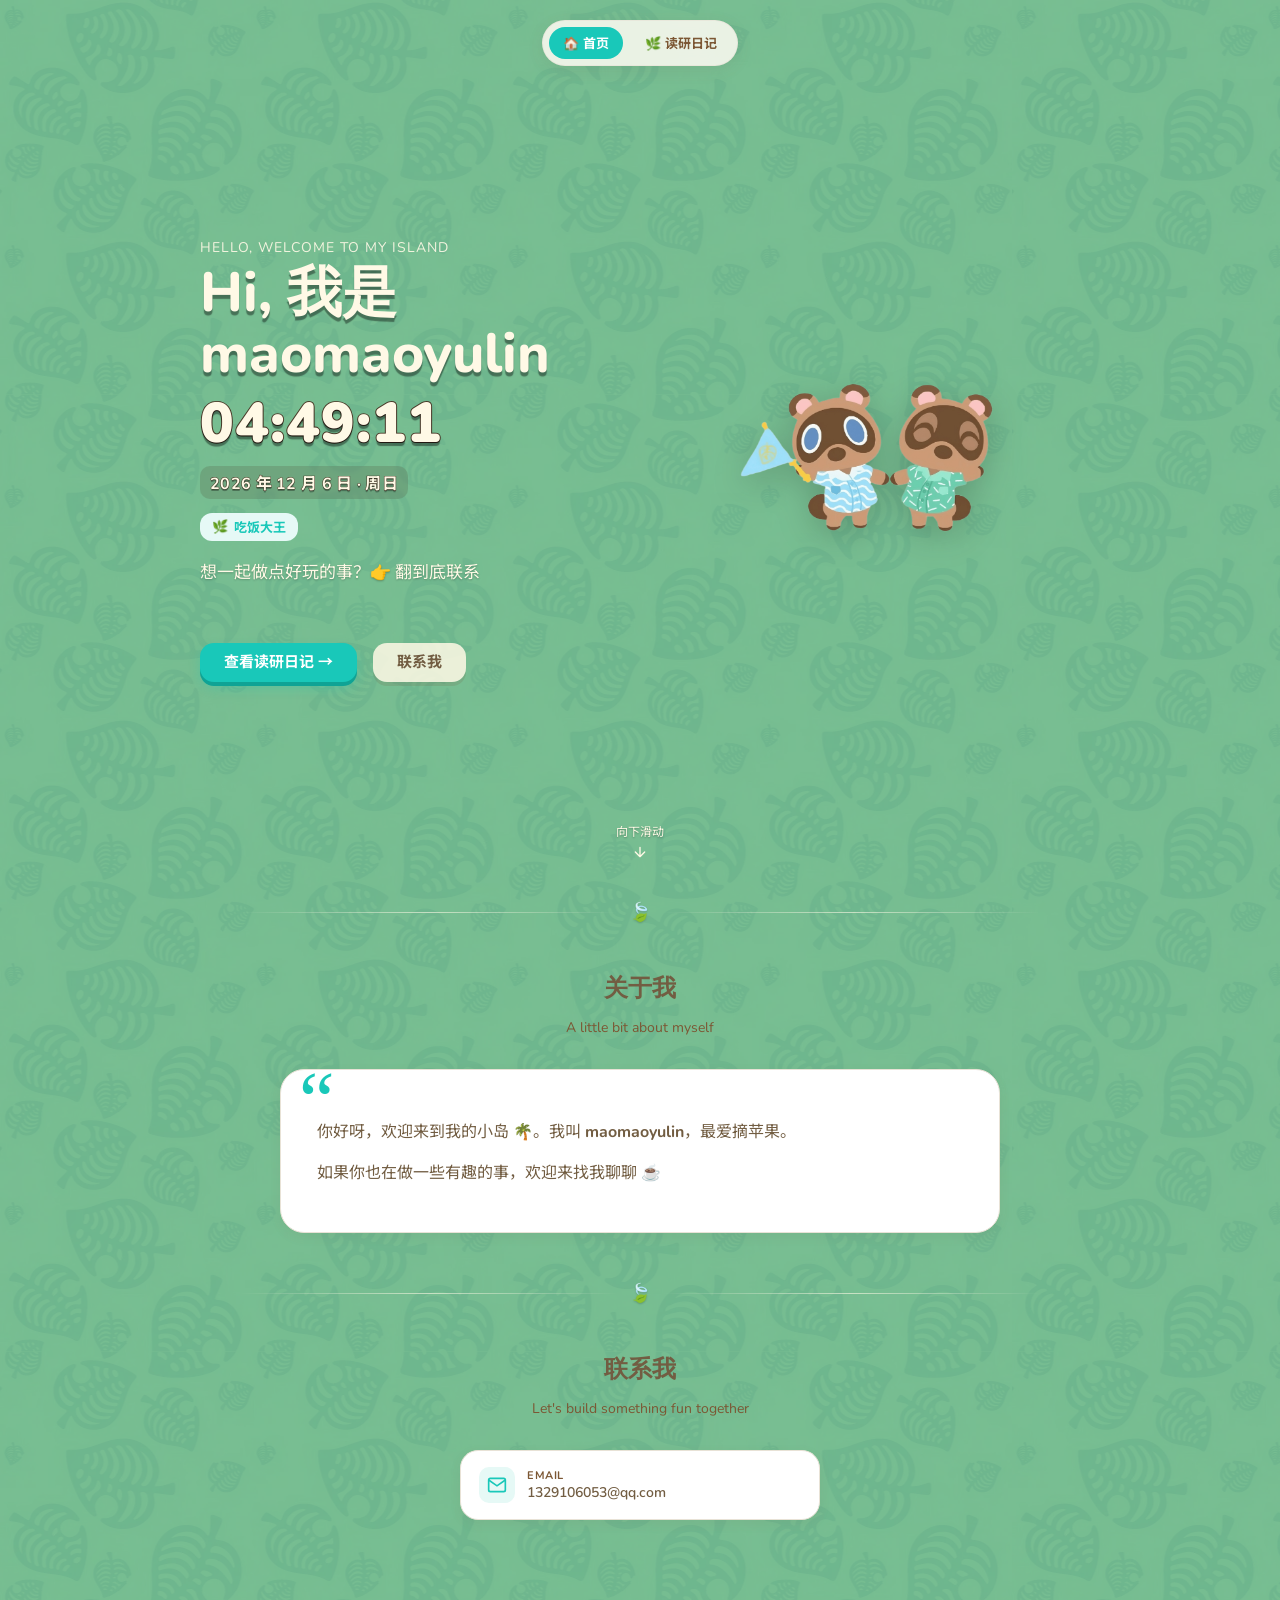
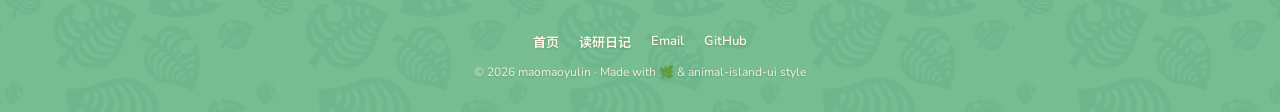
==== index.html @ 5ad255e9 "feat: 动森风个人站 — 首页 + 读研日记 - index.html: Hero + 实时时间/日期（描边字样式） - diary.html: 读研日记列表（localStorage 存储） -" ====
<!doctype html>
<html lang="zh-CN">
<head>
    <meta charset="UTF-8" />
    <meta name="viewport" content="width=device-width, initial-scale=1.0" />
    <link rel="icon" href="./assets/favicon.ico" />
    <title>Hi, 我是maomaoyulin</title>

    <!-- Fonts: 与原项目保持一致 -->
    <link rel="preconnect" href="https://fonts.googleapis.com" />
    <link rel="preconnect" href="https://fonts.gstatic.com" crossorigin />
    <link
        href="https://fonts.googleapis.com/css2?family=Nunito:wght@500;700;800;900&family=Noto+Sans+SC:wght@400;500;700&display=swap"
        rel="stylesheet"
    />

    <style>
        /* ============================================
           Design Tokens (与 animal-island-ui 对齐)
           ============================================ */
        :root {
            --animal-primary: #19c8b9;
            --animal-text: #725d42;
            --animal-text-soft: #7c5734;
            --animal-cream: #fff9e6;
            --animal-bg-soft: #faf8f3;
            --animal-border: #e8e2d6;
            --animal-card: #fff;
            --animal-shadow: 0 4px 12px rgba(114, 93, 66, 0.08);
            --animal-shadow-hover: 0 8px 24px rgba(114, 93, 66, 0.15);
            --animal-radius: 18px;
            --animal-radius-lg: 24px;
        }

        * { box-sizing: border-box; }

        html, body {
            margin: 0;
            padding: 0;
            width: 100%;
            min-height: 100vh;
        }

        body {
            font-family: "Nunito", "Noto Sans SC", "Zen Maru Gothic",
                -apple-system, "PingFang SC", "Hiragino Sans GB",
                "Microsoft YaHei", sans-serif;
            color: var(--animal-text);
            background: url("./assets/home_bg.webp") 0 0 / auto repeat, #7DC395;
            animation: bgScroll 80s linear infinite;
            overflow-x: hidden;
        }

        @keyframes bgScroll {
            0%   { background-position: 100% 0%; }
            100% { background-position: 0% 100%; }
        }

        *::-webkit-scrollbar { display: none; }
        html { scrollbar-width: none; }

        a { color: inherit; text-decoration: none; }

        /* ============================================
           Layout
           ============================================ */
        .page {
            width: 100%;
            min-height: 100vh;
            overflow-y: auto;
            overflow-x: hidden;
        }

        .section {
            padding: 48px 40px;
            max-width: 960px;
            margin: 0 auto;
        }

        .section-title {
            font-family: "Nunito", "Zen Maru Gothic", sans-serif;
            font-size: 24px;
            font-weight: 700;
            color: var(--animal-text);
            margin: 0 0 8px;
            text-align: center;
        }

        .section-desc {
            font-size: 14px;
            color: var(--animal-text-soft);
            text-align: center;
            margin-bottom: 32px;
        }

        /* ============================================
           Hero
           ============================================ */
        .hero {
            display: flex;
            flex-direction: column;
            align-items: center;
            justify-content: center;
            min-height: 100vh;
            padding: 60px 40px 40px;
            position: relative;
        }

        .hero-content {
            display: grid;
            grid-template-columns: 1fr 1fr;
            gap: 100px;
            align-items: center;
            max-width: 880px;
            width: 100%;
        }

        .hero-text { text-align: left; }

        .hero-greeting {
            font-size: 14px;
            color: var(--animal-cream);
            opacity: 0.9;
            letter-spacing: 1px;
            margin-bottom: 6px;
        }

        .hero-title {
            font-family: "Nunito", "Zen Maru Gothic", sans-serif;
            font-size: 55px;
            font-weight: 800;
            line-height: 1.1;
            color: #fff9e6;
            text-shadow: 0 4px 1px rgba(0, 0, 0, 0.4);
            margin: 0 0 12px;
        }

        /* ============================================
           Live Clock (描边字样式 — 模仿 maomaoyulin 视觉)
           ============================================ */
        .clock-row {
            display: flex;
            align-items: baseline;
            gap: 14px;
            margin: 4px 0 14px;
            flex-wrap: wrap;
        }
        .clock-time {
            font-family: "Nunito", "Zen Maru Gothic", sans-serif;
            font-size: 56px;
            font-weight: 900;
            line-height: 1;
            color: #fff9e6;
            -webkit-text-stroke: 2px #4a3a28;
            paint-order: stroke fill;
            text-shadow:
                0 4px 1px rgba(0, 0, 0, 0.4),
                0 1px 0 rgba(0, 0, 0, 0.25);
            letter-spacing: 1px;
            font-variant-numeric: tabular-nums;
        }
        .clock-date {
            font-family: "Nunito", "Noto Sans SC", sans-serif;
            font-size: 16px;
            font-weight: 700;
            color: #fff9e6;
            -webkit-text-stroke: 1px #4a3a28;
            paint-order: stroke fill;
            text-shadow: 0 2px 0 rgba(0, 0, 0, 0.3);
            letter-spacing: 0.3px;
            padding: 4px 10px;
            background: rgba(74, 58, 40, 0.18);
            border-radius: 10px;
            backdrop-filter: blur(2px);
        }
        /* 冒号常亮，静态 */

        .hero-role {
            display: inline-flex;
            align-items: center;
            gap: 6px;
            font-size: 13px;
            font-weight: 700;
            padding: 4px 12px;
            border-radius: 12px;
            background: #e6f9f6;
            color: #19c8b9;
            margin-bottom: 18px;
        }

        .hero-subtitle {
            font-size: 17px;
            color: #fff9e6;
            line-height: 1.7;
            margin: 0 0 28px;
            max-width: 520px;
            min-height: 56px;
            text-shadow: 0 1px 2px rgba(0, 0, 0, 0.25);
        }

        .hero-actions {
            display: flex;
            gap: 16px;
            align-items: center;
        }

        .hero-avatar {
            text-align: center;
            position: relative;
        }

        .hero-avatar img {
            width: 320px;
            height: 200px;
            filter: drop-shadow(0 8px 16px rgba(0, 0, 0, 0.18));
            animation: floaty 4s ease-in-out infinite;
        }

        @keyframes floaty {
            0%, 100% { transform: translateY(0); }
            50%      { transform: translateY(-10px); }
        }

        /* ============================================
           Buttons
           ============================================ */
        .btn {
            display: inline-flex;
            align-items: center;
            justify-content: center;
            gap: 6px;
            font-family: inherit;
            font-weight: 700;
            font-size: 15px;
            line-height: 1;
            padding: 12px 24px;
            border-radius: 14px;
            border: none;
            cursor: pointer;
            transition: transform 0.15s ease, box-shadow 0.2s ease,
                background 0.2s ease;
            user-select: none;
        }

        .btn-primary {
            background: var(--animal-primary);
            color: #fff;
            box-shadow: 0 4px 0 #0fa395, 0 6px 12px rgba(25, 200, 185, 0.3);
        }
        .btn-primary:hover {
            transform: translateY(-2px);
            box-shadow: 0 6px 0 #0fa395, 0 10px 20px rgba(25, 200, 185, 0.35);
        }
        .btn-primary:active {
            transform: translateY(2px);
            box-shadow: 0 2px 0 #0fa395, 0 3px 6px rgba(25, 200, 185, 0.3);
        }

        .btn-ghost {
            background: rgba(255, 249, 230, 0.85);
            color: var(--animal-text);
            box-shadow: 0 4px 0 rgba(114, 93, 66, 0.18);
        }
        .btn-ghost:hover {
            transform: translateY(-2px);
            background: #fff;
            box-shadow: 0 6px 0 rgba(114, 93, 66, 0.2);
        }
        .btn-ghost:active {
            transform: translateY(2px);
            box-shadow: 0 2px 0 rgba(114, 93, 66, 0.18);
        }

        /* ============================================
           Scroll Hint
           ============================================ */
        .scroll-hint {
            position: absolute;
            bottom: 40px;
            left: 50%;
            transform: translateX(-50%);
            display: flex;
            flex-direction: column;
            align-items: center;
            gap: 4px;
            cursor: pointer;
            animation: bounce 2s ease-in-out infinite;
        }

        .scroll-hint span {
            color: #fff9e6;
            font-size: 12px;
            text-shadow: 0 1px 2px rgba(0, 0, 0, 0.3);
        }

        @keyframes bounce {
            0%, 100% { transform: translateX(-50%) translateY(0);   opacity: 1; }
            50%      { transform: translateX(-50%) translateY(-8px); opacity: 0.7; }
        }

        /* ============================================
           Cards (用于技能/关于我)
           ============================================ */
        .feature-grid {
            display: grid;
            grid-template-columns: repeat(auto-fit, minmax(200px, 1fr));
            gap: 16px;
        }

        .card {
            background: var(--animal-card);
            border: 1px solid var(--animal-border);
            border-radius: var(--animal-radius);
            padding: 24px 20px;
            text-align: center;
            box-shadow: var(--animal-shadow);
            transition: transform 0.3s ease, box-shadow 0.3s ease;
        }

        .card:hover {
            transform: translateY(-4px);
            box-shadow: var(--animal-shadow-hover);
        }

        .card img {
            width: 42px;
            height: 42px;
            transition: transform 0.3s ease;
        }

        .card:hover img {
            transform: scale(1.1) rotate(-4deg);
            animation: iconBounce 0.4s ease forwards;
        }

        @keyframes iconBounce {
            0%   { transform: scale(1)   rotate(0deg); }
            50%  { transform: scale(1.2) rotate(-5deg); }
            100% { transform: scale(1.1) rotate(-4deg); }
        }

        .card-title {
            font-size: 15px;
            font-weight: 700;
            color: var(--animal-text);
            margin: 12px 0 6px;
        }

        .card-desc {
            font-size: 13px;
            color: var(--animal-text-soft);
            line-height: 1.6;
            display: -webkit-box;
            -webkit-line-clamp: 3;
            -webkit-box-orient: vertical;
            overflow: hidden;
            text-overflow: ellipsis;
        }

        /* ============================================
           Divider
           ============================================ */
        .divider {
            display: flex;
            align-items: center;
            justify-content: center;
            gap: 12px;
            margin: 0 auto;
            max-width: 800px;
        }
        .divider::before,
        .divider::after {
            content: "";
            flex: 1;
            height: 1px;
            background: linear-gradient(
                90deg,
                transparent,
                rgba(255, 249, 230, 0.6),
                transparent
            );
        }
        .divider span {
            color: #fff9e6;
            font-size: 18px;
            text-shadow: 0 1px 2px rgba(0, 0, 0, 0.2);
        }

        /* ============================================
           About
           ============================================ */
        .about-card {
            background: var(--animal-card);
            border: 1px solid var(--animal-border);
            border-radius: var(--animal-radius-lg);
            padding: 32px 36px;
            max-width: 720px;
            margin: 0 auto;
            box-shadow: var(--animal-shadow);
            position: relative;
        }
        .about-card::before {
            content: "“";
            position: absolute;
            top: -10px;
            left: 18px;
            font-size: 80px;
            color: var(--animal-primary);
            line-height: 1;
            font-family: Georgia, serif;
        }
        .about-text {
            font-size: 15px;
            color: var(--animal-text-soft);
            line-height: 1.9;
            margin: 0;
        }
        .about-text p { margin: 0 0 14px; }
        .about-text p:last-child { margin-bottom: 0; }
        .about-text strong {
            color: var(--animal-text);
            background: linear-gradient(transparent 65%, rgba(25, 200, 185, 0.22) 65%);
            padding: 0 2px;
        }

        /* ============================================
           Timeline
           ============================================ */
        .timeline {
            position: relative;
            max-width: 720px;
            margin: 0 auto;
            padding-left: 32px;
        }
        .timeline::before {
            content: "";
            position: absolute;
            left: 8px;
            top: 8px;
            bottom: 8px;
            width: 2px;
            background: linear-gradient(180deg, #19c8b9, #5abf98);
            border-radius: 2px;
        }
        .tl-item {
            position: relative;
            padding: 0 0 28px 24px;
        }
        .tl-item:last-child { padding-bottom: 0; }
        .tl-item::before {
            content: "";
            position: absolute;
            left: -28px;
            top: 6px;
            width: 14px;
            height: 14px;
            border-radius: 50%;
            background: #fff;
            border: 3px solid #19c8b9;
            box-shadow: 0 0 0 4px rgba(25, 200, 185, 0.15);
        }
        .tl-period {
            font-size: 12px;
            font-weight: 700;
            color: #19c8b9;
            letter-spacing: 0.5px;
            margin-bottom: 2px;
        }
        .tl-title {
            font-size: 16px;
            font-weight: 700;
            color: var(--animal-text);
            margin: 0 0 2px;
        }
        .tl-company {
            font-size: 13px;
            color: var(--animal-text-soft);
            font-weight: 600;
            margin-bottom: 6px;
        }
        .tl-desc {
            font-size: 13px;
            color: var(--animal-text-soft);
            line-height: 1.7;
            margin: 0;
        }

        /* ============================================
           Contact
           ============================================ */
        .contact-grid {
            display: grid;
            grid-template-columns: repeat(auto-fit, minmax(220px, 1fr));
            gap: 14px;
            max-width: 720px;
            margin: 0 auto;
        }
        .contact-card {
            display: flex;
            align-items: center;
            gap: 12px;
            background: var(--animal-card);
            border: 1px solid var(--animal-border);
            border-radius: var(--animal-radius);
            padding: 16px 18px;
            box-shadow: var(--animal-shadow);
            transition: transform 0.2s ease, box-shadow 0.2s ease;
        }
        .contact-card:hover {
            transform: translateY(-2px);
            box-shadow: var(--animal-shadow-hover);
        }
        .contact-icon {
            flex-shrink: 0;
            width: 36px;
            height: 36px;
            border-radius: 10px;
            background: #e6f9f6;
            color: #19c8b9;
            display: flex;
            align-items: center;
            justify-content: center;
        }
        .contact-icon svg { width: 20px; height: 20px; }
        .contact-text { display: flex; flex-direction: column; }
        .contact-label {
            font-size: 11px;
            color: var(--animal-text-soft);
            text-transform: uppercase;
            letter-spacing: 0.5px;
            font-weight: 700;
        }
        .contact-value {
            font-size: 14px;
            color: var(--animal-text);
            font-weight: 600;
        }

        /* ============================================
           Footer
           ============================================ */
        .footer {
            padding: 32px 40px;
            text-align: center;
            font-size: 12px;
            color: rgba(255, 249, 230, 0.9);
            margin-top: 32px;
            text-shadow: 0 1px 2px rgba(0, 0, 0, 0.2);
        }
        .footer-links {
            display: flex;
            justify-content: center;
            gap: 20px;
            margin-bottom: 12px;
        }
        .footer-link {
            font-size: 13px;
            color: #fff9e6;
            cursor: pointer;
            font-weight: 600;
            transition: opacity 0.2s ease;
        }
        .footer-link:hover { opacity: 0.7; }

        /* ============================================
           Top Nav
           ============================================ */
        .top-nav {
            position: fixed;
            top: 20px;
            left: 50%;
            transform: translateX(-50%);
            z-index: 50;
            display: flex;
            gap: 8px;
            background: rgba(255, 252, 244, 0.85);
            backdrop-filter: blur(12px);
            -webkit-backdrop-filter: blur(12px);
            border: 1px solid rgba(232, 226, 214, 0.6);
            border-radius: 999px;
            padding: 6px;
            box-shadow: 0 4px 16px rgba(114, 93, 66, 0.1);
        }
        .top-nav a {
            display: inline-flex;
            align-items: center;
            gap: 6px;
            padding: 6px 14px;
            border-radius: 999px;
            font-size: 13px;
            font-weight: 700;
            color: var(--animal-text-soft);
            transition: background 0.2s ease, color 0.2s ease;
        }
        .top-nav a:hover { background: #f0e8d8; color: var(--animal-text); }
        .top-nav a.active {
            background: var(--animal-primary);
            color: #fff;
        }

        /* ============================================
           Responsive
           ============================================ */
        @media (max-width: 768px) {
            .hero-content {
                grid-template-columns: 1fr;
                gap: 24px;
                text-align: center;
            }
            .hero-text { text-align: center; }
            .hero-title { font-size: 38px; }
            .hero-subtitle { font-size: 14px; margin: 0 auto 24px; }
            .hero-actions { justify-content: center; }
            .hero-avatar img { width: 200px; height: 124px; }
            .section { padding: 32px 16px; }
            .about-card { padding: 24px 20px; }
            .top-nav { top: 12px; font-size: 12px; }
            .top-nav a { padding: 5px 10px; }
        }
    </style>
</head>
<body>
    <!-- 顶部导航 -->
    <nav class="top-nav">
        <a href="./index.html" class="active">🏠 首页</a>
        <a href="./diary.html">🌿 读研日记</a>
    </nav>

    <div class="page">
        <!-- Hero -->
        <section class="hero">
            <div class="hero-content">
                <div class="hero-text">
                    <div class="hero-greeting">HELLO, WELCOME TO MY ISLAND</div>
                    <h1 class="hero-title">Hi, 我是<br />maomaoyulin</h1>

                    <!-- Live clock — 描边字样式 -->
                    <div class="clock-row">
                        <div class="clock-time" id="clockTime">--:--:--</div>
                        <div class="clock-date" id="clockDate">--</div>
                    </div>

                    <span class="hero-role">
                        <span>🌿</span> 吃饭大王
                    </span>
                    <p class="hero-subtitle" id="typewriter"></p>
                    <div class="hero-actions">
                        <a class="btn btn-primary" href="./diary.html">
                            查看读研日记 →
                        </a>
                        <a class="btn btn-ghost" href="#contact">
                            联系我
                        </a>
                    </div>
                </div>
                <div class="hero-avatar">
                    <img
                        src="./assets/animal_icon.png"
                        alt="avatar"
                        decoding="async"
                    />
                </div>
            </div>

            <div class="scroll-hint" onclick="window.scrollTo({ top: window.innerHeight, behavior: 'smooth' })">
                <span>向下滑动</span>
                <svg width="16" height="16" viewBox="0 0 24 24" fill="none">
                    <path
                        d="M12 5v14M5 12l7 7 7-7"
                        stroke="#fff9e6"
                        stroke-width="2"
                        stroke-linecap="round"
                        stroke-linejoin="round"
                    />
                </svg>
            </div>
        </section>

        <div class="divider"><span>🍃</span></div>

        <!-- 关于我 -->
        <section class="section" id="about">
            <h2 class="section-title">关于我</h2>
            <p class="section-desc">A little bit about myself</p>
            <div class="about-card">
                <p class="about-text">
                    <p>你好呀，欢迎来到我的小岛 🌴。我叫 <strong>maomaoyulin</strong>，最爱摘苹果。</p>
                    <p>如果你也在做一些有趣的事，欢迎来找我聊聊 ☕️</p>
                </p>
            </div>
        </section>

        <div class="divider"><span>🍃</span></div>

    
        <!-- 联系 -->
 <section class="section" id="contact">
            <h2 class="section-title">联系我</h2>
            <p class="section-desc">Let's build something fun together</p>
            
            <div class="contact-grid" style="display: flex; justify-content: center;">
                
                <a class="contact-card" href="mailto:1329106053@qq.com" style="width: 100%; max-width: 360px; box-sizing: border-box;">
                    <div class="contact-icon">
                        <svg viewBox="0 0 24 24" fill="none" stroke="currentColor" stroke-width="2">
                            <path d="M4 4h16c1.1 0 2 .9 2 2v12c0 1.1-.9 2-2 2H4c-1.1 0-2-.9-2-2V6c0-1.1.9-2 2-2z"/>
                            <polyline points="22,6 12,13 2,6"/>
                        </svg>
                    </div>
                    <div class="contact-text">
                        <span class="contact-label">Email</span>
                        <span class="contact-value">1329106053@qq.com</span>
                    </div>
                </a>
            </div>
        </section>

        <!-- Footer -->
        <footer class="footer">
            <div class="footer-links">
                <a class="footer-link" href="./index.html">首页</a>
                <a class="footer-link" href="./diary.html">读研日记</a>
                <a class="footer-link" href="mailto:1329106053@qq.com">Email</a>
                <a class="footer-link" href="https://github.com" target="_blank" rel="noopener">GitHub</a>
            </div>
            <div>© 2026 maomaoyulin · Made with 🌿 & animal-island-ui style</div>
        </footer>
    </div>

    <script>
        // ============================================
        // 实时时间 + 日期 (描边字样式)
        // ============================================
        (function () {
            const tEl = document.getElementById("clockTime");
            const dEl = document.getElementById("clockDate");
            if (!tEl || !dEl) return;

            const WEEK = ["周日", "周一", "周二", "周三", "周四", "周五", "周六"];

            const pad = (n) => String(n).padStart(2, "0");

            function render() {
                const d = new Date();
                const hh = pad(d.getHours());
                const mm = pad(d.getMinutes());
                const ss = pad(d.getSeconds());
                tEl.innerHTML = `${hh}<span class="colon">:</span>${mm}<span class="colon">:</span>${ss}`;

                const y = d.getFullYear();
                const m = d.getMonth() + 1;
                const day = d.getDate();
                const w = WEEK[d.getDay()];
                dEl.textContent = `${y} 年 ${m} 月 ${day} 日 · ${w}`;
            }

            render();
            setInterval(render, 1000);
        })();

        // 简易 Typewriter 效果
        (function () {
            const el = document.getElementById("typewriter");
            if (!el) return;
            const lines = [
                "在键盘上写代码，也在小岛上种花 🌻。",
                "开始读研。",
                "想一起做点好玩的事？👉 翻到底联系我 ☕️",
            ];
            let li = 0, ci = 0, deleting = false;
            function tick() {
                const cur = lines[li];
                if (!deleting) {
                    ci++;
                    el.textContent = cur.slice(0, ci);
                    if (ci === cur.length) {
                        deleting = true;
                        setTimeout(tick, 1800);
                        return;
                    }
                    setTimeout(tick, 60);
                } else {
                    ci--;
                    el.textContent = cur.slice(0, ci);
                    if (ci === 0) {
                        deleting = false;
                        li = (li + 1) % lines.length;
                        setTimeout(tick, 300);
                        return;
                    }
                    setTimeout(tick, 30);
                }
            }
            tick();
        })();
    </script>
</body>
</html>
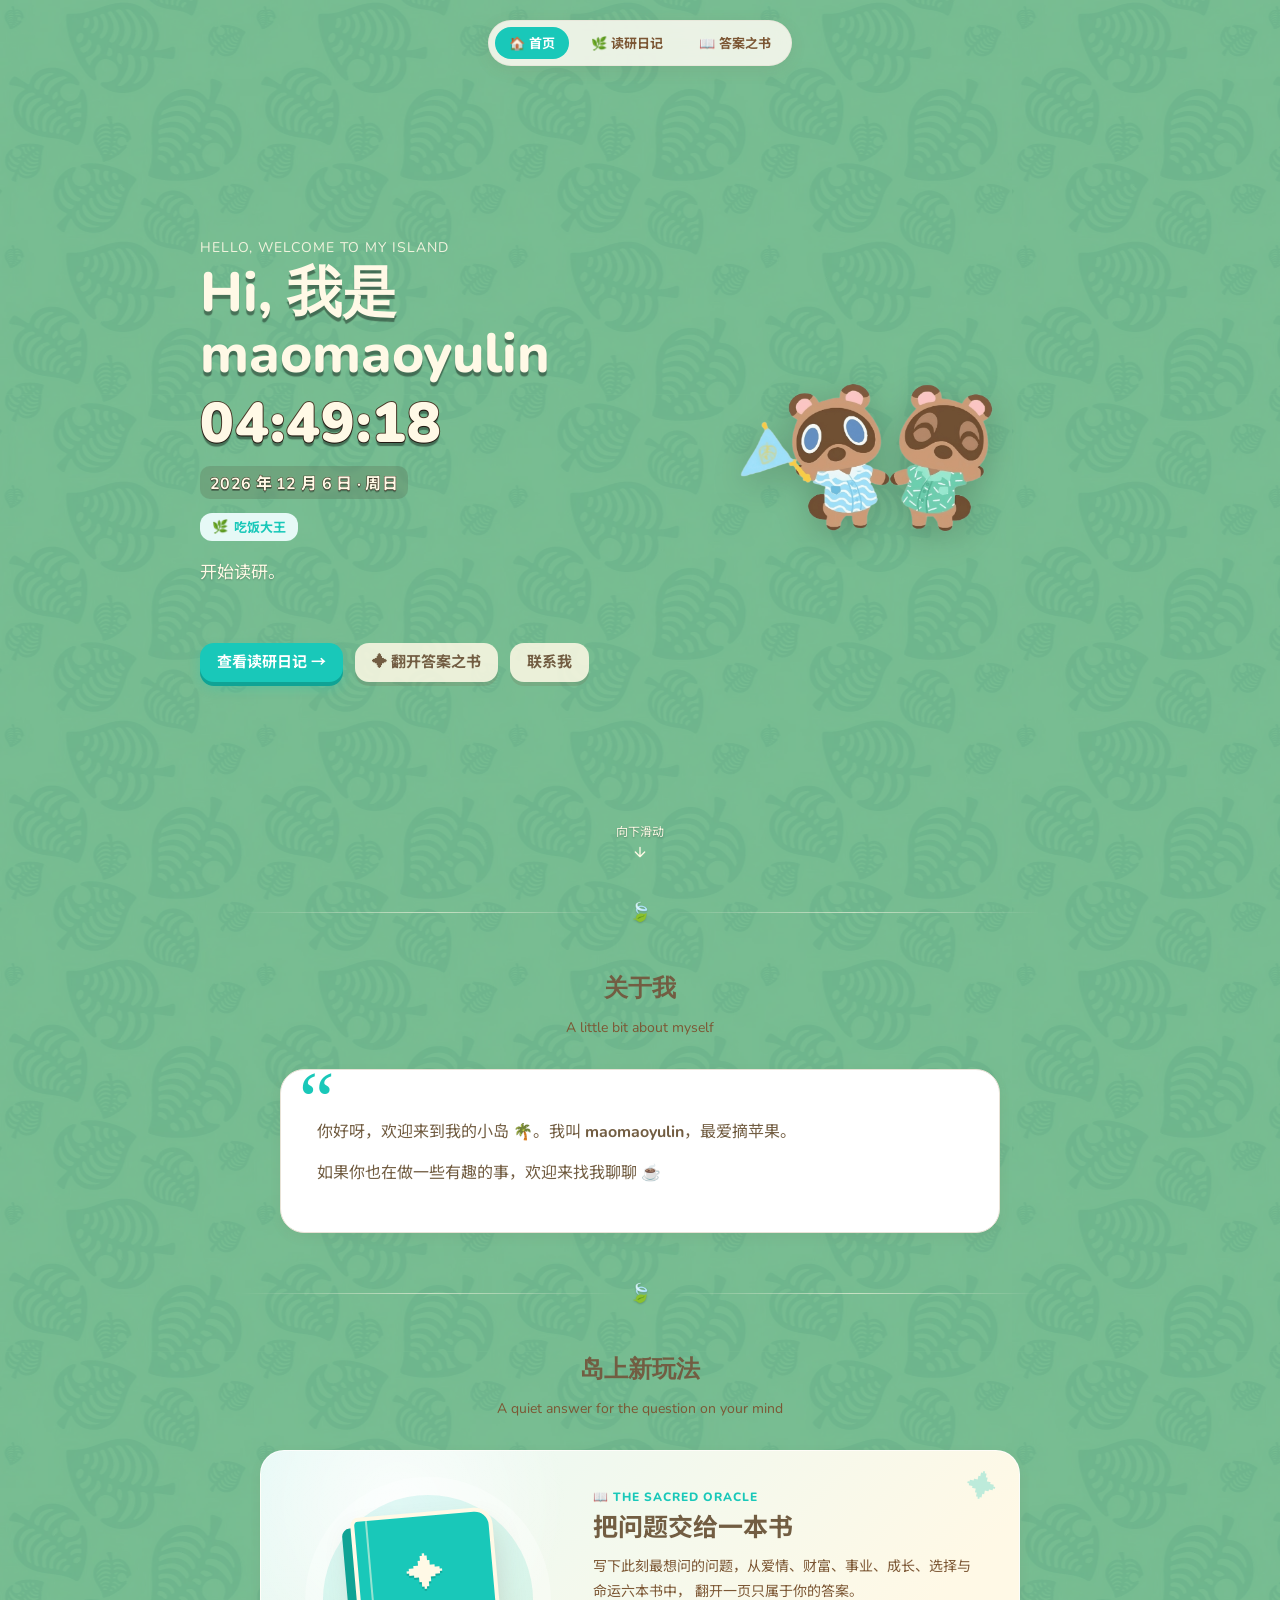
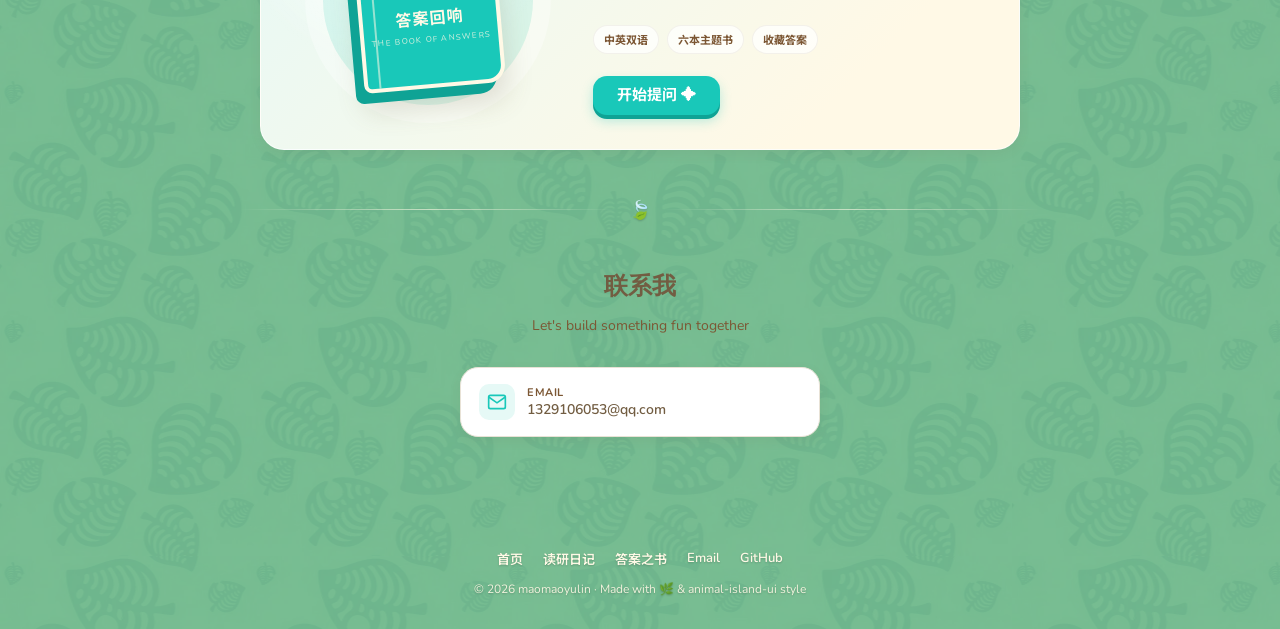
==== commit 0c2bb3ad: "Add the Book of Answers experience" ====
--- a/index.html
+++ b/index.html
@@ -200,9 +200,11 @@
 
         .hero-actions {
             display: flex;
-            gap: 16px;
-            align-items: center;
-        }
+            gap: 12px;
+            align-items: center;
+            flex-wrap: wrap;
+        }
+        .hero-actions .btn { padding-inline: 17px; }
 
         .hero-avatar {
             text-align: center;
@@ -424,6 +426,129 @@
         }
 
         /* ============================================
+           Island Feature · 答案之书
+           ============================================ */
+        .island-feature {
+            display: grid;
+            grid-template-columns: minmax(220px, 0.8fr) minmax(300px, 1.2fr);
+            align-items: center;
+            gap: 36px;
+            overflow: hidden;
+            background:
+                radial-gradient(circle at 18% 18%, rgba(255,255,255,0.78), transparent 25%),
+                linear-gradient(135deg, #e6f9f6 0%, #fff9e6 78%);
+            border: 1px solid rgba(255, 255, 255, 0.72);
+            border-radius: var(--animal-radius-lg);
+            padding: 34px 38px;
+            max-width: 760px;
+            margin: 0 auto;
+            box-shadow: var(--animal-shadow);
+            position: relative;
+        }
+        .island-feature::after {
+            content: "✦";
+            position: absolute;
+            right: 22px;
+            top: 16px;
+            color: rgba(25, 200, 185, 0.28);
+            font-size: 30px;
+            transform: rotate(12deg);
+        }
+        .oracle-art {
+            min-height: 220px;
+            display: grid;
+            place-items: center;
+            position: relative;
+        }
+        .oracle-art::before {
+            content: "";
+            position: absolute;
+            width: 210px;
+            height: 210px;
+            border-radius: 50%;
+            background: rgba(25, 200, 185, 0.12);
+            box-shadow: 0 0 0 18px rgba(255,255,255,0.3);
+        }
+        .oracle-book {
+            width: 142px;
+            height: 176px;
+            position: relative;
+            z-index: 1;
+            border-radius: 8px 18px 18px 8px;
+            background: #19c8b9;
+            border: 4px solid #fff9e6;
+            box-shadow: -9px 10px 0 #0fa395, 0 18px 28px rgba(114,93,66,0.2);
+            transform: rotate(-5deg);
+            display: flex;
+            flex-direction: column;
+            align-items: center;
+            justify-content: center;
+            color: #fff9e6;
+        }
+        .oracle-book::before {
+            content: "";
+            position: absolute;
+            left: 11px;
+            top: 0;
+            bottom: 0;
+            width: 2px;
+            background: rgba(255,249,230,0.55);
+        }
+        .oracle-book-star {
+            font-size: 38px;
+            line-height: 1;
+            text-shadow: 0 2px 0 rgba(15,163,149,0.8);
+        }
+        .oracle-book strong {
+            margin-top: 12px;
+            font-size: 16px;
+            letter-spacing: 0.08em;
+        }
+        .oracle-book small {
+            margin-top: 4px;
+            font-size: 8px;
+            letter-spacing: 0.16em;
+            opacity: 0.82;
+        }
+        .feature-kicker {
+            display: inline-flex;
+            align-items: center;
+            gap: 6px;
+            color: var(--animal-primary);
+            font-size: 12px;
+            font-weight: 800;
+            letter-spacing: 0.08em;
+            margin-bottom: 8px;
+        }
+        .feature-copy h3 {
+            margin: 0 0 10px;
+            color: var(--animal-text);
+            font-size: 25px;
+            line-height: 1.25;
+        }
+        .feature-copy p {
+            margin: 0 0 20px;
+            color: var(--animal-text-soft);
+            font-size: 14px;
+            line-height: 1.8;
+        }
+        .feature-meta {
+            display: flex;
+            flex-wrap: wrap;
+            gap: 8px;
+            margin: 0 0 22px;
+        }
+        .feature-meta span {
+            padding: 5px 10px;
+            border-radius: 999px;
+            background: rgba(255,255,255,0.72);
+            color: var(--animal-text-soft);
+            font-size: 11px;
+            font-weight: 700;
+            border: 1px solid rgba(114,93,66,0.08);
+        }
+
+        /* ============================================
            Timeline
            ============================================ */
         .timeline {
@@ -580,6 +705,7 @@
             border-radius: 999px;
             padding: 6px;
             box-shadow: 0 4px 16px rgba(114, 93, 66, 0.1);
+            white-space: nowrap;
         }
         .top-nav a {
             display: inline-flex;
@@ -616,6 +742,20 @@
             .about-card { padding: 24px 20px; }
             .top-nav { top: 12px; font-size: 12px; }
             .top-nav a { padding: 5px 10px; }
+            .island-feature {
+                grid-template-columns: 1fr;
+                gap: 8px;
+                padding: 26px 22px 28px;
+                text-align: center;
+            }
+            .oracle-art { min-height: 190px; }
+            .feature-meta { justify-content: center; }
+            .feature-copy .btn { width: 100%; }
+        }
+
+        @media (max-width: 390px) {
+            .top-nav { gap: 2px; padding: 5px; }
+            .top-nav a { gap: 3px; padding: 5px 7px; font-size: 11px; }
         }
     </style>
 </head>
@@ -624,6 +764,7 @@
     <nav class="top-nav">
         <a href="./index.html" class="active">🏠 首页</a>
         <a href="./diary.html">🌿 读研日记</a>
+        <a href="./book-of-answers/">📖 答案之书</a>
     </nav>
 
     <div class="page">
@@ -647,6 +788,9 @@
                     <div class="hero-actions">
                         <a class="btn btn-primary" href="./diary.html">
                             查看读研日记 →
+                        </a>
+                        <a class="btn btn-ghost" href="./book-of-answers/">
+                            ✦ 翻开答案之书
                         </a>
                         <a class="btn btn-ghost" href="#contact">
                             联系我
@@ -688,6 +832,39 @@
                     <p>如果你也在做一些有趣的事，欢迎来找我聊聊 ☕️</p>
                 </p>
             </div>
+        </section>
+
+        <div class="divider"><span>🍃</span></div>
+
+        <!-- 岛上新玩法 -->
+        <section class="section" id="book-of-answers">
+            <h2 class="section-title">岛上新玩法</h2>
+            <p class="section-desc">A quiet answer for the question on your mind</p>
+            <article class="island-feature">
+                <div class="oracle-art" aria-hidden="true">
+                    <div class="oracle-book">
+                        <span class="oracle-book-star">✦</span>
+                        <strong>答案回响</strong>
+                        <small>THE BOOK OF ANSWERS</small>
+                    </div>
+                </div>
+                <div class="feature-copy">
+                    <span class="feature-kicker">📖 THE SACRED ORACLE</span>
+                    <h3>把问题交给一本书</h3>
+                    <p>
+                        写下此刻最想问的问题，从爱情、财富、事业、成长、选择与命运六本书中，
+                        翻开一页只属于你的答案。
+                    </p>
+                    <div class="feature-meta" aria-label="功能特点">
+                        <span>中英双语</span>
+                        <span>六本主题书</span>
+                        <span>收藏答案</span>
+                    </div>
+                    <a class="btn btn-primary" href="./book-of-answers/">
+                        开始提问 ✦
+                    </a>
+                </div>
+            </article>
         </section>
 
         <div class="divider"><span>🍃</span></div>
@@ -720,6 +897,7 @@
             <div class="footer-links">
                 <a class="footer-link" href="./index.html">首页</a>
                 <a class="footer-link" href="./diary.html">读研日记</a>
+                <a class="footer-link" href="./book-of-answers/">答案之书</a>
                 <a class="footer-link" href="mailto:1329106053@qq.com">Email</a>
                 <a class="footer-link" href="https://github.com" target="_blank" rel="noopener">GitHub</a>
             </div>
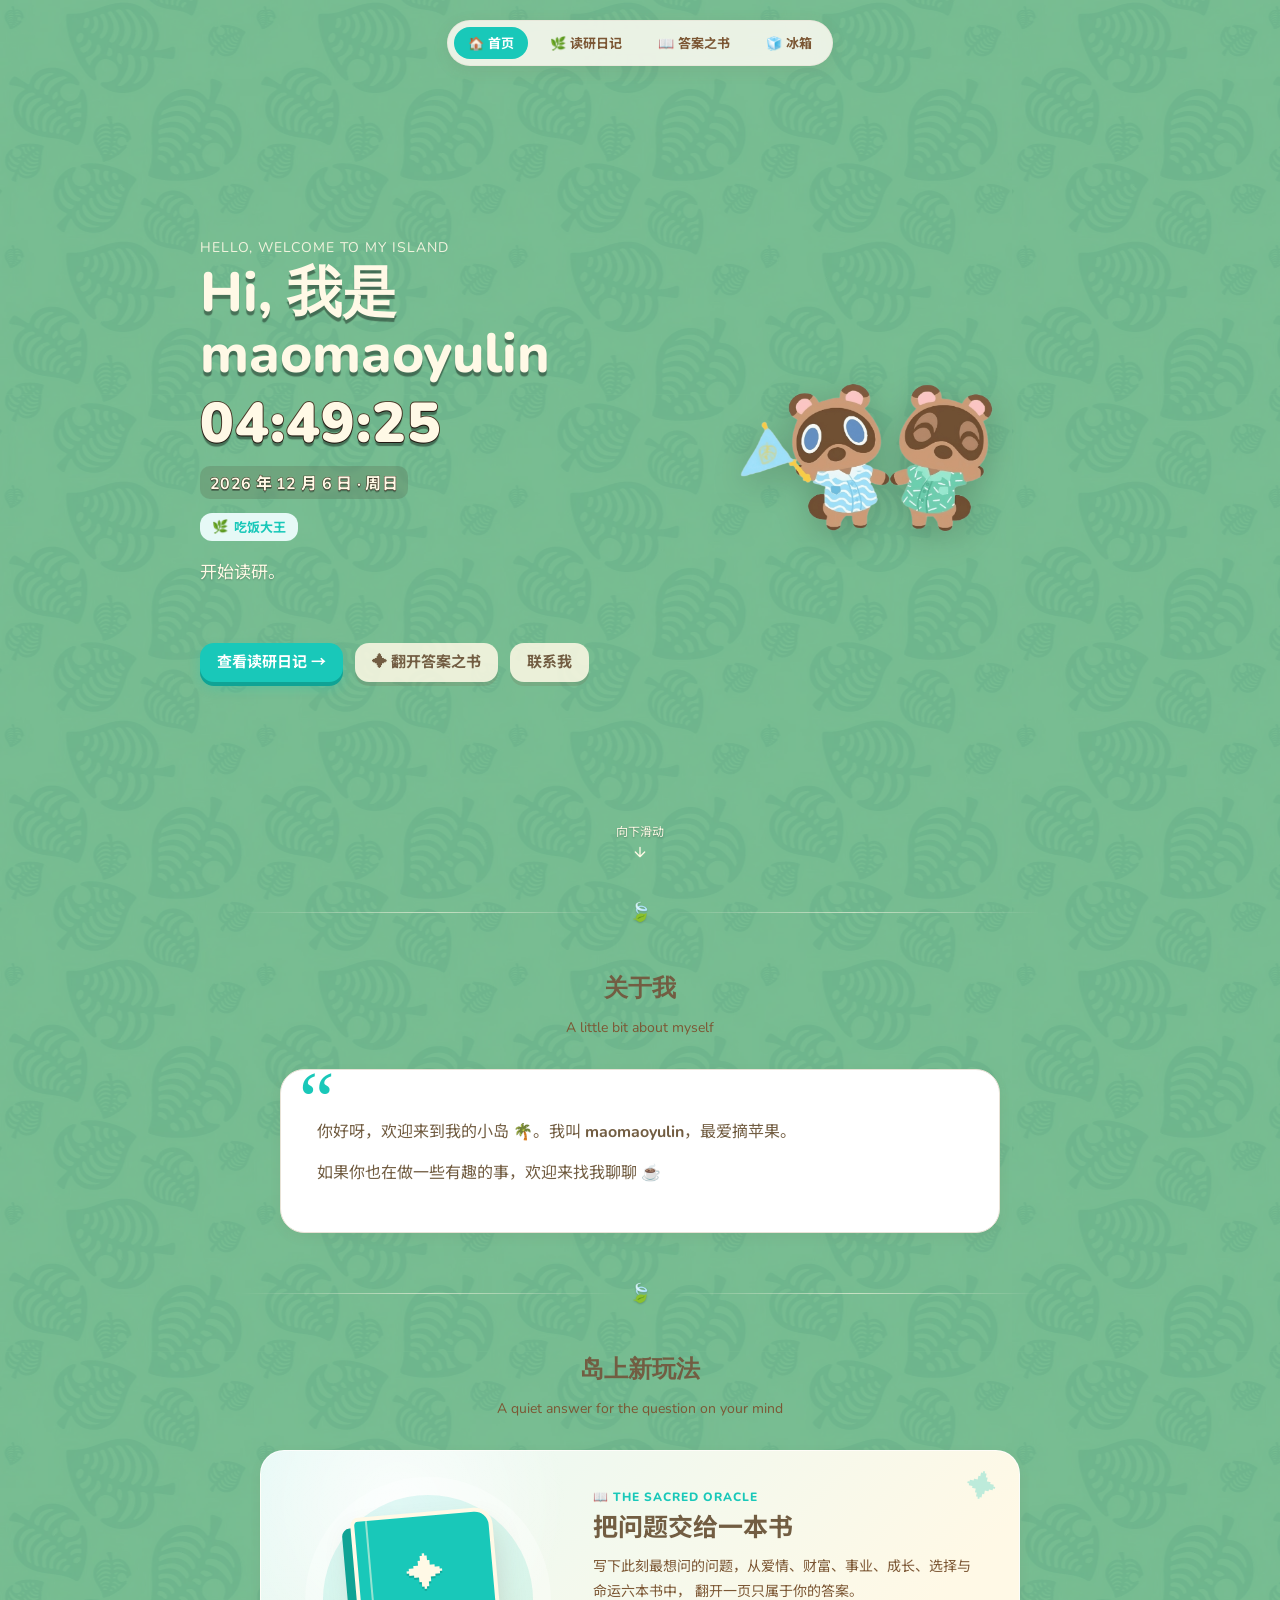
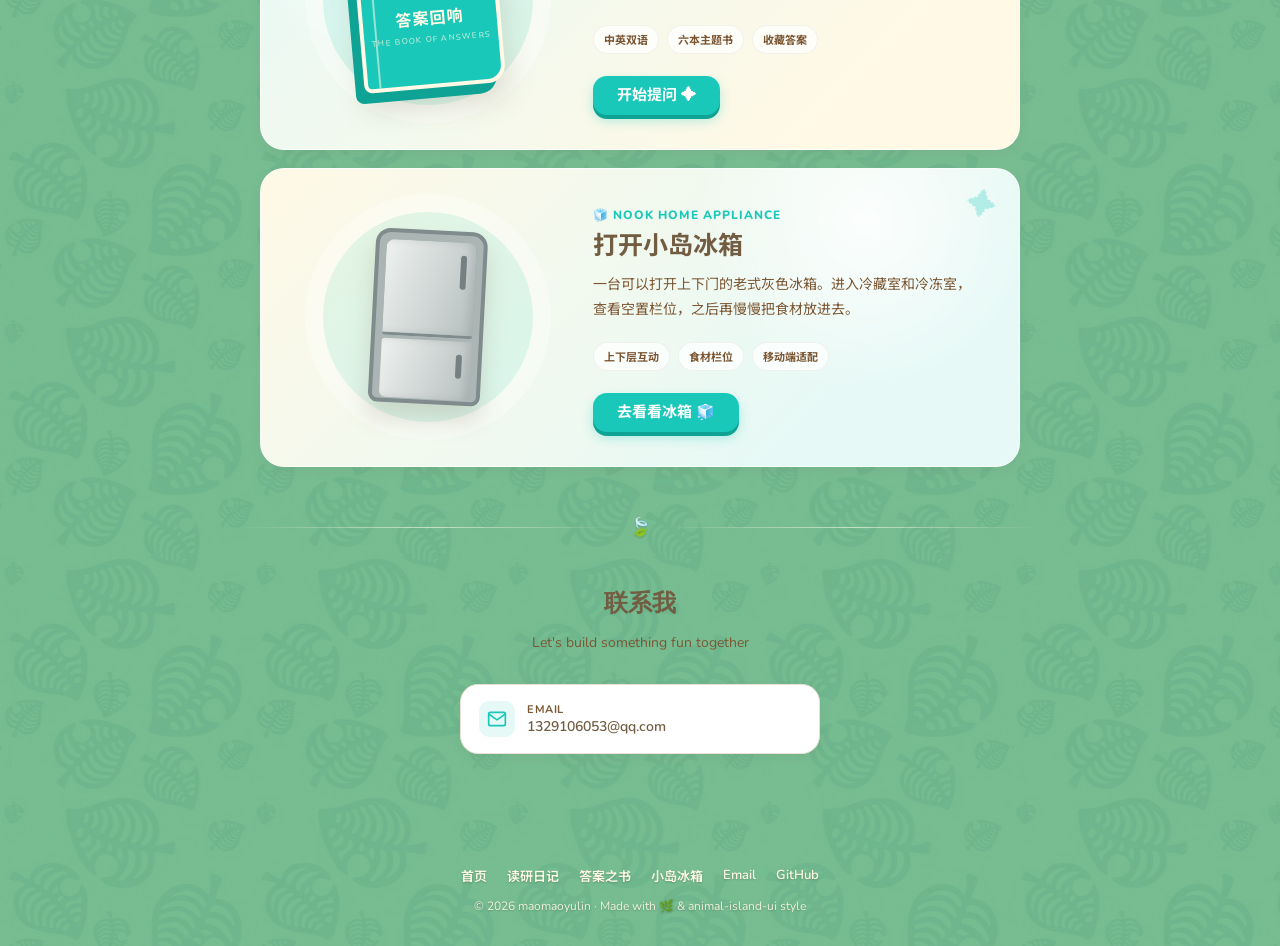
==== commit 19acc606: "add interactive island fridge" ====
--- a/index.html
+++ b/index.html
@@ -532,6 +532,63 @@
             font-size: 14px;
             line-height: 1.8;
         }
+
+        /* ============================================
+           Island Feature · 小岛冰箱
+           ============================================ */
+        .fridge-feature {
+            margin-top: 18px;
+            background:
+                radial-gradient(circle at 80% 18%, rgba(255,255,255,0.82), transparent 26%),
+                linear-gradient(135deg, #fff9e6 0%, #e6f9f6 78%);
+        }
+        .mini-fridge-art {
+            min-height: 220px;
+            display: grid;
+            place-items: center;
+            position: relative;
+        }
+        .mini-fridge-art::before {
+            content: "";
+            position: absolute;
+            width: 210px;
+            height: 210px;
+            border-radius: 50%;
+            background: rgba(25, 200, 185, 0.1);
+            box-shadow: 0 0 0 18px rgba(255,255,255,0.3);
+        }
+        .mini-fridge {
+            position: relative;
+            z-index: 1;
+            width: 112px;
+            height: 174px;
+            padding: 7px;
+            border: 4px solid #7f8b8c;
+            border-radius: 15px 15px 9px 9px;
+            background: #aab5b4;
+            box-shadow: 0 15px 23px rgba(114,93,66,0.2);
+            transform: rotate(3deg);
+        }
+        .mini-fridge span {
+            position: relative;
+            display: block;
+            border-radius: 8px 8px 3px 3px;
+            background: linear-gradient(110deg, #eef1ef, #b6c0bf);
+            box-shadow: inset -5px 0 7px rgba(83,93,94,.14);
+        }
+        .mini-fridge span:first-child { height: 96px; border-bottom: 3px solid #7f8b8c; }
+        .mini-fridge span:last-child { height: 59px; margin-top: 3px; border-radius: 3px 3px 6px 6px; }
+        .mini-fridge span::after {
+            content: "";
+            position: absolute;
+            right: 9px;
+            top: 13px;
+            width: 6px;
+            height: 34px;
+            border-radius: 5px;
+            background: #748081;
+        }
+        .mini-fridge span:last-child::after { height: 24px; }
         .feature-meta {
             display: flex;
             flex-wrap: wrap;
@@ -749,6 +806,7 @@
                 text-align: center;
             }
             .oracle-art { min-height: 190px; }
+            .mini-fridge-art { min-height: 190px; }
             .feature-meta { justify-content: center; }
             .feature-copy .btn { width: 100%; }
         }
@@ -765,6 +823,7 @@
         <a href="./index.html" class="active">🏠 首页</a>
         <a href="./diary.html">🌿 读研日记</a>
         <a href="./book-of-answers/">📖 答案之书</a>
+        <a href="./fridge.html">🧊 冰箱</a>
     </nav>
 
     <div class="page">
@@ -865,6 +924,22 @@
                     </a>
                 </div>
             </article>
+            <article class="island-feature fridge-feature">
+                <div class="mini-fridge-art" aria-hidden="true">
+                    <div class="mini-fridge"><span></span><span></span></div>
+                </div>
+                <div class="feature-copy">
+                    <span class="feature-kicker">🧊 NOOK HOME APPLIANCE</span>
+                    <h3>打开小岛冰箱</h3>
+                    <p>一台可以打开上下门的老式灰色冰箱。进入冷藏室和冷冻室，查看空置栏位，之后再慢慢把食材放进去。</p>
+                    <div class="feature-meta">
+                        <span>上下层互动</span>
+                        <span>食材栏位</span>
+                        <span>移动端适配</span>
+                    </div>
+                    <a class="btn btn-primary" href="./fridge.html">去看看冰箱 🧊</a>
+                </div>
+            </article>
         </section>
 
         <div class="divider"><span>🍃</span></div>
@@ -898,6 +973,7 @@
                 <a class="footer-link" href="./index.html">首页</a>
                 <a class="footer-link" href="./diary.html">读研日记</a>
                 <a class="footer-link" href="./book-of-answers/">答案之书</a>
+                <a class="footer-link" href="./fridge.html">小岛冰箱</a>
                 <a class="footer-link" href="mailto:1329106053@qq.com">Email</a>
                 <a class="footer-link" href="https://github.com" target="_blank" rel="noopener">GitHub</a>
             </div>
